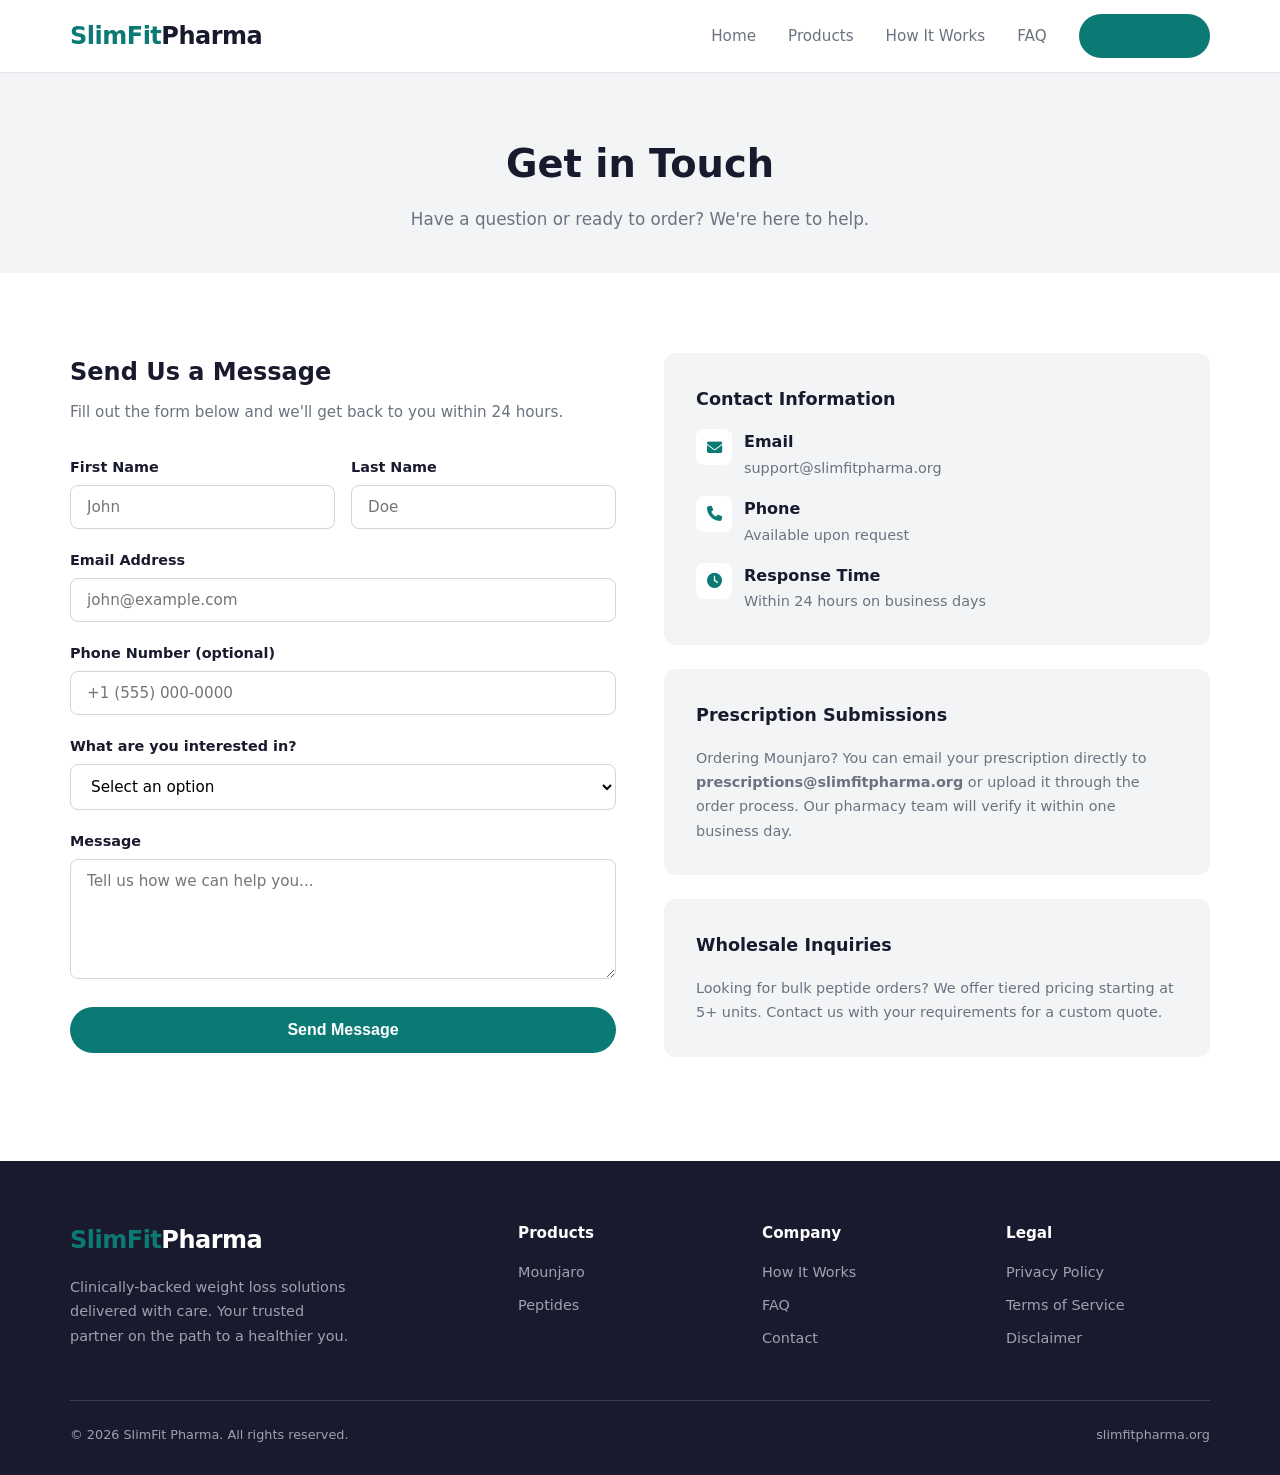
==== contact.html @ a2b5d9c8 "Initial commit: SlimFit Pharma website Complete weight loss pharmacy site with Mounjaro (center stag" ====
<!DOCTYPE html>
<html lang="en">
<head>
  <meta charset="UTF-8">
  <meta name="viewport" content="width=device-width, initial-scale=1.0">
  <title>Contact Us - SlimFit Pharma</title>
  <meta name="description" content="Get in touch with SlimFit Pharma. Questions about Mounjaro, peptides, or orders? We're here to help.">
  <link rel="stylesheet" href="https://cdnjs.cloudflare.com/ajax/libs/font-awesome/6.5.1/css/all.min.css">
  <link rel="stylesheet" href="css/style.css">
</head>
<body>

  <!-- HEADER -->
  <header>
    <nav class="nav container">
      <a href="index.html" class="logo">SlimFit<span>Pharma</span></a>
      <ul class="nav-links">
        <li><a href="index.html">Home</a></li>
        <li><a href="products.html">Products</a></li>
        <li><a href="how-it-works.html">How It Works</a></li>
        <li><a href="faq.html">FAQ</a></li>
        <li><a href="contact.html" class="btn btn-primary nav-cta active">Get Started</a></li>
      </ul>
      <button class="hamburger" aria-label="Toggle menu">
        <span></span><span></span><span></span>
      </button>
    </nav>
  </header>

  <!-- PAGE HEADER -->
  <div class="page-header">
    <div class="container">
      <h1>Get in Touch</h1>
      <p>Have a question or ready to order? We're here to help.</p>
    </div>
  </div>

  <!-- CONTACT SECTION -->
  <section>
    <div class="container">
      <div class="contact-grid">

        <!-- FORM -->
        <div>
          <h2 style="font-size: 1.5rem; font-weight: 700; margin-bottom: 8px;">Send Us a Message</h2>
          <p style="color: var(--gray); margin-bottom: 32px; font-size: 0.95rem;">Fill out the form below and we'll get back to you within 24 hours.</p>

          <form action="#" method="POST">
            <div style="display: grid; grid-template-columns: 1fr 1fr; gap: 16px;">
              <div class="form-group">
                <label for="firstName">First Name</label>
                <input type="text" id="firstName" name="firstName" placeholder="John" required>
              </div>
              <div class="form-group">
                <label for="lastName">Last Name</label>
                <input type="text" id="lastName" name="lastName" placeholder="Doe" required>
              </div>
            </div>
            <div class="form-group">
              <label for="email">Email Address</label>
              <input type="email" id="email" name="email" placeholder="john@example.com" required>
            </div>
            <div class="form-group">
              <label for="phone">Phone Number (optional)</label>
              <input type="tel" id="phone" name="phone" placeholder="+1 (555) 000-0000">
            </div>
            <div class="form-group">
              <label for="interest">What are you interested in?</label>
              <select id="interest" name="interest" required>
                <option value="" disabled selected>Select an option</option>
                <option value="mounjaro">Mounjaro</option>
                <option value="peptides">Research Peptides</option>
                <option value="both">Both</option>
                <option value="bulk">Bulk / Wholesale Order</option>
                <option value="other">Other / General Question</option>
              </select>
            </div>
            <div class="form-group">
              <label for="message">Message</label>
              <textarea id="message" name="message" placeholder="Tell us how we can help you..." required></textarea>
            </div>
            <button type="submit" class="btn btn-primary" style="width: 100%;">Send Message</button>
          </form>
        </div>

        <!-- CONTACT INFO -->
        <div>
          <div class="contact-info-card">
            <h3>Contact Information</h3>
            <div class="contact-info-item">
              <div class="contact-info-icon"><i class="fa-solid fa-envelope"></i></div>
              <div>
                <strong>Email</strong>
                <p>support@slimfitpharma.org</p>
              </div>
            </div>
            <div class="contact-info-item">
              <div class="contact-info-icon"><i class="fa-solid fa-phone"></i></div>
              <div>
                <strong>Phone</strong>
                <p>Available upon request</p>
              </div>
            </div>
            <div class="contact-info-item">
              <div class="contact-info-icon"><i class="fa-solid fa-clock"></i></div>
              <div>
                <strong>Response Time</strong>
                <p>Within 24 hours on business days</p>
              </div>
            </div>
          </div>

          <div class="contact-info-card">
            <h3>Prescription Submissions</h3>
            <p style="font-size: 0.9rem; color: var(--gray); line-height: 1.7;">
              Ordering Mounjaro? You can email your prescription directly to <strong>prescriptions@slimfitpharma.org</strong> or upload it through the order process. Our pharmacy team will verify it within one business day.
            </p>
          </div>

          <div class="contact-info-card">
            <h3>Wholesale Inquiries</h3>
            <p style="font-size: 0.9rem; color: var(--gray); line-height: 1.7;">
              Looking for bulk peptide orders? We offer tiered pricing starting at 5+ units. Contact us with your requirements for a custom quote.
            </p>
          </div>
        </div>

      </div>
    </div>
  </section>

  <!-- FOOTER -->
  <footer>
    <div class="container">
      <div class="footer-grid">
        <div class="footer-brand">
          <div class="logo">SlimFit<span>Pharma</span></div>
          <p>Clinically-backed weight loss solutions delivered with care. Your trusted partner on the path to a healthier you.</p>
        </div>
        <div class="footer-col">
          <h4>Products</h4>
          <a href="products.html">Mounjaro</a>
          <a href="products.html">Peptides</a>
        </div>
        <div class="footer-col">
          <h4>Company</h4>
          <a href="how-it-works.html">How It Works</a>
          <a href="faq.html">FAQ</a>
          <a href="contact.html">Contact</a>
        </div>
        <div class="footer-col">
          <h4>Legal</h4>
          <a href="#">Privacy Policy</a>
          <a href="#">Terms of Service</a>
          <a href="#">Disclaimer</a>
        </div>
      </div>
      <div class="footer-bottom">
        <span>&copy; 2026 SlimFit Pharma. All rights reserved.</span>
        <span>slimfitpharma.org</span>
      </div>
    </div>
  </footer>

  <script src="js/main.js"></script>
</body>
</html>
---- css/style.css ----
/* ===== RESET & BASE ===== */
*, *::before, *::after { box-sizing: border-box; margin: 0; padding: 0; }

:root {
  --primary: #0B7A75;
  --primary-dark: #065A56;
  --accent: #F4A261;
  --dark: #1A1A2E;
  --gray: #6B7280;
  --light-gray: #F3F4F6;
  --white: #FFFFFF;
  --radius: 12px;
  --shadow: 0 2px 16px rgba(0,0,0,0.08);
  --max-width: 1140px;
}

html { scroll-behavior: smooth; }

body {
  font-family: 'Segoe UI', system-ui, -apple-system, sans-serif;
  color: var(--dark);
  line-height: 1.6;
  background: var(--white);
}

a { text-decoration: none; color: inherit; }
ul { list-style: none; }
img { max-width: 100%; display: block; }

.container {
  width: 90%;
  max-width: var(--max-width);
  margin: 0 auto;
}

/* ===== BUTTONS ===== */
.btn {
  display: inline-block;
  padding: 14px 32px;
  border-radius: 50px;
  font-weight: 600;
  font-size: 1rem;
  cursor: pointer;
  transition: all 0.3s ease;
  border: none;
}

.btn-primary {
  background: var(--primary);
  color: var(--white);
}
.btn-primary:hover { background: var(--primary-dark); transform: translateY(-2px); }

.btn-secondary {
  background: transparent;
  color: var(--primary);
  border: 2px solid var(--primary);
}
.btn-secondary:hover { background: var(--primary); color: var(--white); }

.btn-accent {
  background: var(--accent);
  color: var(--dark);
}
.btn-accent:hover { background: #e8943a; transform: translateY(-2px); }

/* ===== HEADER / NAV ===== */
header {
  position: sticky;
  top: 0;
  background: var(--white);
  border-bottom: 1px solid #e5e7eb;
  z-index: 1000;
  padding: 0 0;
}

.nav {
  display: flex;
  align-items: center;
  justify-content: space-between;
  height: 72px;
}

.logo {
  font-size: 1.5rem;
  font-weight: 800;
  color: var(--primary);
  letter-spacing: -0.5px;
}
.logo span { color: var(--dark); }

.nav-links {
  display: flex;
  align-items: center;
  gap: 32px;
}

.nav-links a {
  font-size: 0.95rem;
  font-weight: 500;
  color: var(--gray);
  transition: color 0.2s;
}
.nav-links a:hover,
.nav-links a.active { color: var(--primary); }

.nav-cta {
  padding: 10px 24px !important;
  font-size: 0.9rem !important;
}

.hamburger {
  display: none;
  flex-direction: column;
  gap: 5px;
  cursor: pointer;
  background: none;
  border: none;
  padding: 4px;
}
.hamburger span {
  width: 24px;
  height: 2.5px;
  background: var(--dark);
  border-radius: 2px;
  transition: all 0.3s;
}

/* ===== HERO ===== */
.hero {
  padding: 80px 0 60px;
  background: linear-gradient(135deg, #f0fdfa 0%, #e0f7f5 50%, #fef3e2 100%);
}

.hero-content {
  display: grid;
  grid-template-columns: 1fr 1fr;
  gap: 60px;
  align-items: center;
}

.hero-badge {
  display: inline-block;
  background: var(--primary);
  color: var(--white);
  padding: 6px 16px;
  border-radius: 50px;
  font-size: 0.8rem;
  font-weight: 600;
  margin-bottom: 20px;
  letter-spacing: 0.5px;
}

.hero h1 {
  font-size: 3rem;
  font-weight: 800;
  line-height: 1.15;
  margin-bottom: 20px;
  color: var(--dark);
}

.hero h1 em {
  color: var(--primary);
  font-style: normal;
}

.hero p {
  font-size: 1.15rem;
  color: var(--gray);
  margin-bottom: 32px;
  max-width: 480px;
}

.hero-buttons { display: flex; gap: 16px; flex-wrap: wrap; }

.hero-visual {
  display: flex;
  align-items: center;
  justify-content: center;
}

.hero-img {
  width: 100%;
  max-width: 440px;
  border-radius: 24px;
  object-fit: contain;
  filter: drop-shadow(0 8px 24px rgba(0,0,0,0.15));
}

/* ===== SECTIONS ===== */
section { padding: 80px 0; }

.section-label {
  font-size: 0.8rem;
  font-weight: 700;
  text-transform: uppercase;
  letter-spacing: 2px;
  color: var(--primary);
  margin-bottom: 12px;
}

.section-title {
  font-size: 2.2rem;
  font-weight: 800;
  margin-bottom: 16px;
  color: var(--dark);
}

.section-subtitle {
  font-size: 1.05rem;
  color: var(--gray);
  max-width: 600px;
  margin-bottom: 48px;
}

.text-center { text-align: center; }
.text-center .section-subtitle { margin-left: auto; margin-right: auto; }

/* ===== TRUST BAR ===== */
.trust-bar {
  padding: 40px 0;
  background: var(--white);
  border-bottom: 1px solid #e5e7eb;
}

.trust-items {
  display: flex;
  justify-content: center;
  gap: 48px;
  flex-wrap: wrap;
}

.trust-item {
  text-align: center;
  display: flex;
  align-items: center;
  gap: 12px;
}

.trust-icon {
  width: 44px;
  height: 44px;
  background: var(--light-gray);
  border-radius: 50%;
  display: flex;
  align-items: center;
  justify-content: center;
  font-size: 1.1rem;
  flex-shrink: 0;
  color: var(--primary);
}

.trust-text {
  text-align: left;
}

.trust-text strong {
  display: block;
  font-size: 0.95rem;
  color: var(--dark);
}

.trust-text span {
  font-size: 0.8rem;
  color: var(--gray);
}

/* ===== CARDS GRID ===== */
.card-grid {
  display: grid;
  grid-template-columns: repeat(auto-fit, minmax(300px, 1fr));
  gap: 24px;
}

.card {
  background: var(--white);
  border: 1px solid #e5e7eb;
  border-radius: var(--radius);
  padding: 32px;
  transition: all 0.3s ease;
}
.card:hover { box-shadow: var(--shadow); transform: translateY(-4px); }

.card-icon {
  width: 56px;
  height: 56px;
  background: #e0f7f5;
  border-radius: 12px;
  display: flex;
  align-items: center;
  justify-content: center;
  font-size: 1.3rem;
  margin-bottom: 20px;
  color: var(--primary);
}

.card h3 {
  font-size: 1.2rem;
  font-weight: 700;
  margin-bottom: 10px;
}

.card p {
  font-size: 0.95rem;
  color: var(--gray);
  line-height: 1.7;
}

/* ===== PRODUCT CARDS ===== */
.product-card {
  background: var(--white);
  border: 1px solid #e5e7eb;
  border-radius: var(--radius);
  overflow: hidden;
  transition: all 0.3s ease;
}
.product-card:hover { box-shadow: var(--shadow); transform: translateY(-4px); }

.product-image {
  height: 220px;
  display: flex;
  align-items: center;
  justify-content: center;
  font-weight: 600;
  font-size: 1rem;
  color: var(--white);
  overflow: hidden;
}

.product-img {
  max-height: 100%;
  max-width: 80%;
  object-fit: contain;
}

.product-image.mounjaro-bg {
  background: linear-gradient(135deg, #0B7A75, #0ea5a0);
}
.product-image.peptide-bg {
  background: linear-gradient(135deg, #4338ca, #6366f1);
}

.product-body {
  padding: 24px;
}

.product-tag {
  display: inline-block;
  padding: 4px 12px;
  border-radius: 50px;
  font-size: 0.75rem;
  font-weight: 600;
  margin-bottom: 12px;
}

.tag-featured {
  background: #d1fae5;
  color: #065f46;
}
.tag-popular {
  background: #e0e7ff;
  color: #3730a3;
}

.product-body h3 {
  font-size: 1.15rem;
  font-weight: 700;
  margin-bottom: 8px;
}

.product-body p {
  font-size: 0.9rem;
  color: var(--gray);
  margin-bottom: 16px;
  line-height: 1.6;
}

.product-meta {
  display: flex;
  align-items: center;
  justify-content: space-between;
  padding-top: 16px;
  border-top: 1px solid #e5e7eb;
}

.product-price {
  font-size: 1.3rem;
  font-weight: 800;
  color: var(--primary);
}

.product-price span {
  font-size: 0.8rem;
  font-weight: 400;
  color: var(--gray);
}

.btn-sm {
  padding: 10px 20px;
  font-size: 0.85rem;
}

/* ===== STEPS ===== */
.steps {
  display: grid;
  grid-template-columns: repeat(auto-fit, minmax(240px, 1fr));
  gap: 32px;
  counter-reset: step;
}

.step {
  text-align: center;
  padding: 32px 24px;
  position: relative;
}

.step-number {
  width: 52px;
  height: 52px;
  background: var(--primary);
  color: var(--white);
  border-radius: 50%;
  display: flex;
  align-items: center;
  justify-content: center;
  font-size: 1.3rem;
  font-weight: 800;
  margin: 0 auto 20px;
}

.step h3 {
  font-size: 1.1rem;
  font-weight: 700;
  margin-bottom: 8px;
}

.step p {
  font-size: 0.9rem;
  color: var(--gray);
}

/* ===== FAQ ACCORDION ===== */
.faq-list {
  max-width: 720px;
  margin: 0 auto;
}

.faq-item {
  border-bottom: 1px solid #e5e7eb;
}

.faq-question {
  width: 100%;
  background: none;
  border: none;
  padding: 20px 0;
  text-align: left;
  font-size: 1.05rem;
  font-weight: 600;
  color: var(--dark);
  cursor: pointer;
  display: flex;
  justify-content: space-between;
  align-items: center;
  gap: 16px;
  font-family: inherit;
}

.faq-question::after {
  content: '+';
  font-size: 1.4rem;
  color: var(--primary);
  font-weight: 300;
  flex-shrink: 0;
  transition: transform 0.3s;
}

.faq-item.open .faq-question::after {
  content: '-';
}

.faq-answer {
  max-height: 0;
  overflow: hidden;
  transition: max-height 0.3s ease;
}

.faq-answer p {
  padding: 0 0 20px;
  font-size: 0.95rem;
  color: var(--gray);
  line-height: 1.7;
}

/* ===== CTA SECTION ===== */
.cta-section {
  background: linear-gradient(135deg, var(--primary), #0ea5a0);
  color: var(--white);
  text-align: center;
  border-radius: var(--radius);
  padding: 60px 40px;
  margin: 0 auto;
  max-width: var(--max-width);
}

.cta-section h2 {
  font-size: 2rem;
  font-weight: 800;
  margin-bottom: 16px;
}

.cta-section p {
  font-size: 1.05rem;
  opacity: 0.9;
  margin-bottom: 32px;
  max-width: 500px;
  margin-left: auto;
  margin-right: auto;
}

/* ===== CONTACT FORM ===== */
.contact-grid {
  display: grid;
  grid-template-columns: 1fr 1fr;
  gap: 48px;
  align-items: start;
}

.form-group {
  margin-bottom: 20px;
}

.form-group label {
  display: block;
  font-size: 0.9rem;
  font-weight: 600;
  margin-bottom: 6px;
  color: var(--dark);
}

.form-group input,
.form-group select,
.form-group textarea {
  width: 100%;
  padding: 12px 16px;
  border: 1px solid #d1d5db;
  border-radius: 8px;
  font-size: 0.95rem;
  font-family: inherit;
  transition: border-color 0.2s;
  background: var(--white);
}

.form-group input:focus,
.form-group select:focus,
.form-group textarea:focus {
  outline: none;
  border-color: var(--primary);
}

.form-group textarea { resize: vertical; min-height: 120px; }

.contact-info-card {
  background: var(--light-gray);
  border-radius: var(--radius);
  padding: 32px;
  margin-bottom: 24px;
}

.contact-info-card h3 {
  font-size: 1.1rem;
  font-weight: 700;
  margin-bottom: 16px;
}

.contact-info-item {
  display: flex;
  align-items: flex-start;
  gap: 12px;
  margin-bottom: 16px;
}

.contact-info-item:last-child { margin-bottom: 0; }

.contact-info-icon {
  width: 36px;
  height: 36px;
  background: var(--white);
  border-radius: 8px;
  display: flex;
  align-items: center;
  justify-content: center;
  flex-shrink: 0;
  color: var(--primary);
  font-size: 0.95rem;
}

.contact-info-item p {
  font-size: 0.9rem;
  color: var(--gray);
}
.contact-info-item strong {
  color: var(--dark);
  display: block;
  margin-bottom: 2px;
}

/* ===== FOOTER ===== */
footer {
  background: var(--dark);
  color: #9ca3af;
  padding: 60px 0 30px;
}

.footer-grid {
  display: grid;
  grid-template-columns: 2fr 1fr 1fr 1fr;
  gap: 40px;
  margin-bottom: 40px;
}

.footer-brand .logo { margin-bottom: 16px; }
.footer-brand .logo span { color: var(--white); }

.footer-brand p {
  font-size: 0.9rem;
  line-height: 1.7;
  max-width: 280px;
}

.footer-col h4 {
  color: var(--white);
  font-size: 0.95rem;
  font-weight: 700;
  margin-bottom: 16px;
}

.footer-col a {
  display: block;
  font-size: 0.9rem;
  margin-bottom: 10px;
  transition: color 0.2s;
}
.footer-col a:hover { color: var(--white); }

.footer-bottom {
  border-top: 1px solid #374151;
  padding-top: 24px;
  display: flex;
  justify-content: space-between;
  font-size: 0.8rem;
  flex-wrap: wrap;
  gap: 12px;
}

.footer-bottom a { transition: color 0.2s; }
.footer-bottom a:hover { color: var(--white); }

/* ===== PAGE HEADER ===== */
.page-header {
  padding: 60px 0 40px;
  background: var(--light-gray);
  text-align: center;
}

.page-header h1 {
  font-size: 2.4rem;
  font-weight: 800;
  margin-bottom: 12px;
}

.page-header p {
  font-size: 1.05rem;
  color: var(--gray);
  max-width: 520px;
  margin: 0 auto;
}

/* ===== RESPONSIVE ===== */
@media (max-width: 768px) {
  .hamburger { display: flex; }

  .nav-links {
    display: none;
    position: absolute;
    top: 72px;
    left: 0;
    right: 0;
    background: var(--white);
    flex-direction: column;
    padding: 24px;
    gap: 20px;
    border-bottom: 1px solid #e5e7eb;
    box-shadow: 0 8px 24px rgba(0,0,0,0.1);
  }

  .nav-links.open { display: flex; }

  .hero-content {
    grid-template-columns: 1fr;
    gap: 40px;
    text-align: center;
  }

  .hero h1 { font-size: 2.2rem; }
  .hero p { margin: 0 auto 32px; }
  .hero-buttons { justify-content: center; }
  .hero-visual { order: -1; }
  .hero-img { max-width: 300px; }

  .section-title { font-size: 1.8rem; }

  .trust-items { gap: 24px; }

  .footer-grid {
    grid-template-columns: 1fr 1fr;
    gap: 32px;
  }

  .contact-grid { grid-template-columns: 1fr; }

  .footer-bottom { flex-direction: column; text-align: center; }

  .cta-section { margin: 0 16px; padding: 40px 24px; }
}

@media (max-width: 480px) {
  .hero h1 { font-size: 1.8rem; }
  .trust-items { flex-direction: column; align-items: center; }
  .footer-grid { grid-template-columns: 1fr; }
  .hero-buttons { flex-direction: column; align-items: center; }
}
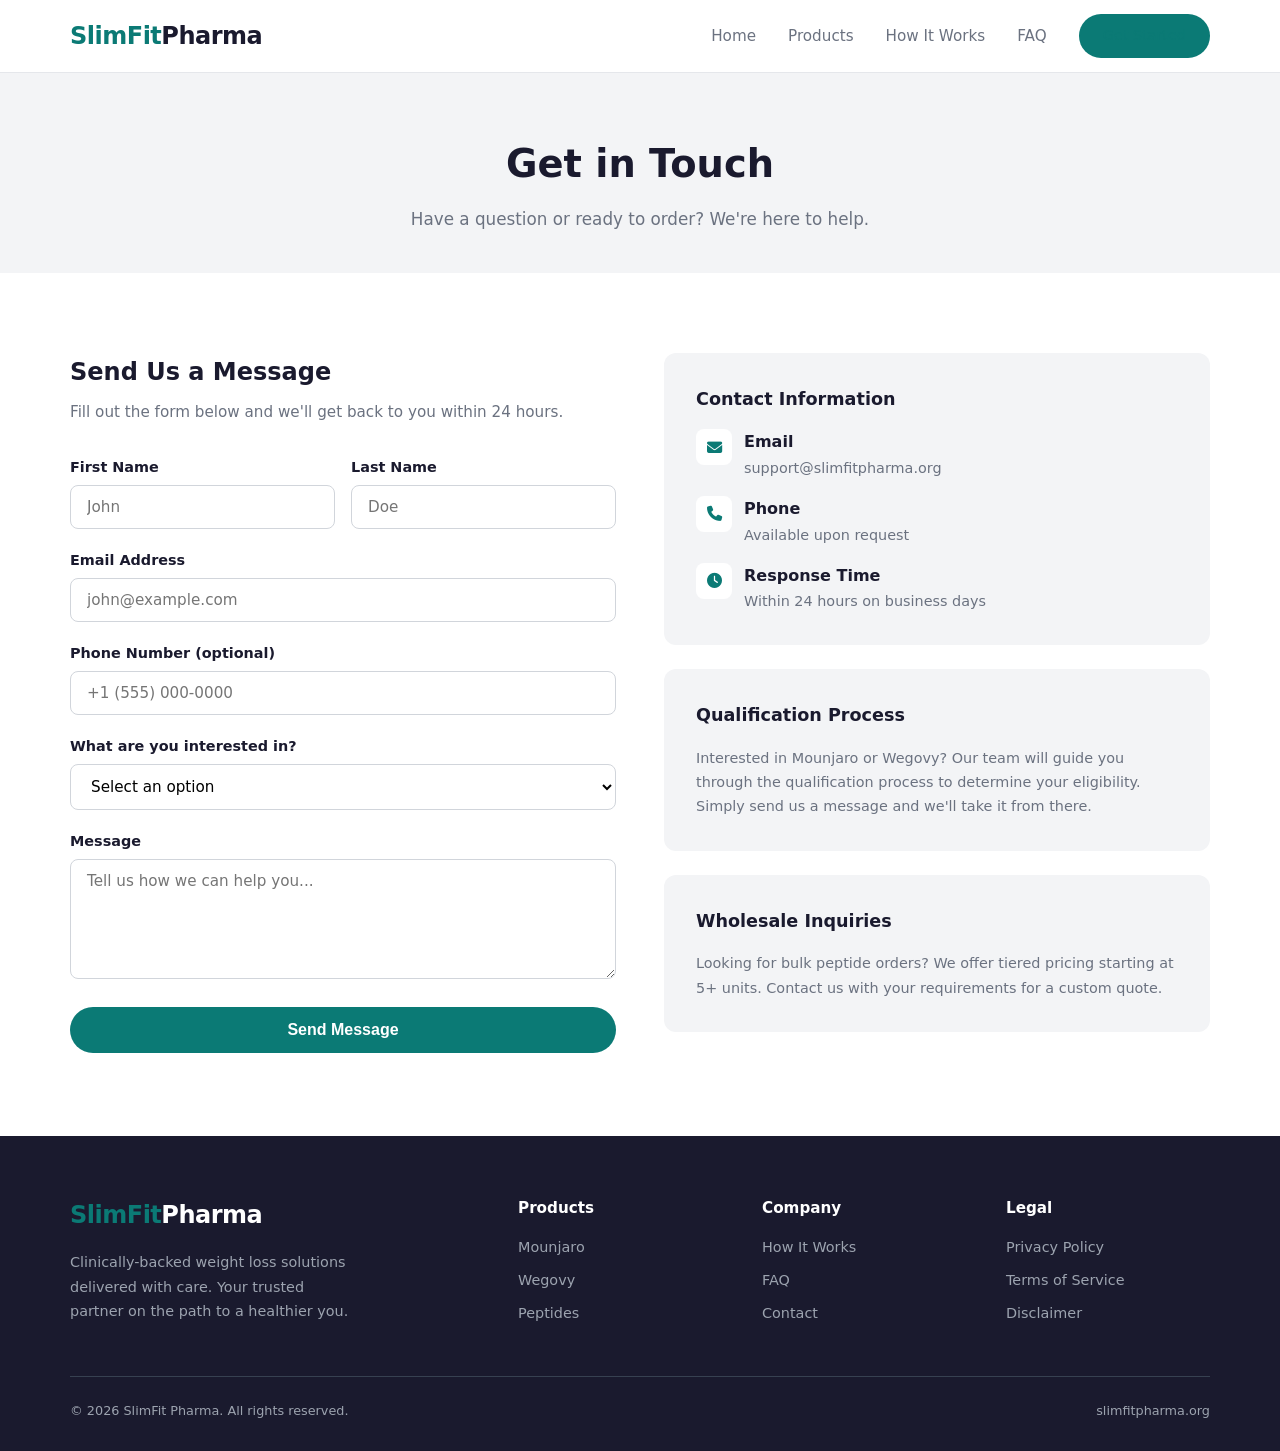
==== commit 724f71b5: "Remove prices, add Wegovy, worldwide shipping, contact-first flow - All prices removed from product " ====
--- a/contact.html
+++ b/contact.html
@@ -69,8 +69,9 @@
               <select id="interest" name="interest" required>
                 <option value="" disabled selected>Select an option</option>
                 <option value="mounjaro">Mounjaro</option>
+                <option value="wegovy">Wegovy</option>
                 <option value="peptides">Research Peptides</option>
-                <option value="both">Both</option>
+                <option value="multiple">Multiple Products</option>
                 <option value="bulk">Bulk / Wholesale Order</option>
                 <option value="other">Other / General Question</option>
               </select>
@@ -111,9 +112,9 @@
           </div>
 
           <div class="contact-info-card">
-            <h3>Prescription Submissions</h3>
+            <h3>Qualification Process</h3>
             <p style="font-size: 0.9rem; color: var(--gray); line-height: 1.7;">
-              Ordering Mounjaro? You can email your prescription directly to <strong>prescriptions@slimfitpharma.org</strong> or upload it through the order process. Our pharmacy team will verify it within one business day.
+              Interested in Mounjaro or Wegovy? Our team will guide you through the qualification process to determine your eligibility. Simply send us a message and we'll take it from there.
             </p>
           </div>
 
@@ -140,6 +141,7 @@
         <div class="footer-col">
           <h4>Products</h4>
           <a href="products.html">Mounjaro</a>
+          <a href="products.html">Wegovy</a>
           <a href="products.html">Peptides</a>
         </div>
         <div class="footer-col">
--- a/css/style.css
+++ b/css/style.css
@@ -378,7 +378,7 @@
 .product-meta {
   display: flex;
   align-items: center;
-  justify-content: space-between;
+  justify-content: flex-end;
   padding-top: 16px;
   border-top: 1px solid #e5e7eb;
 }
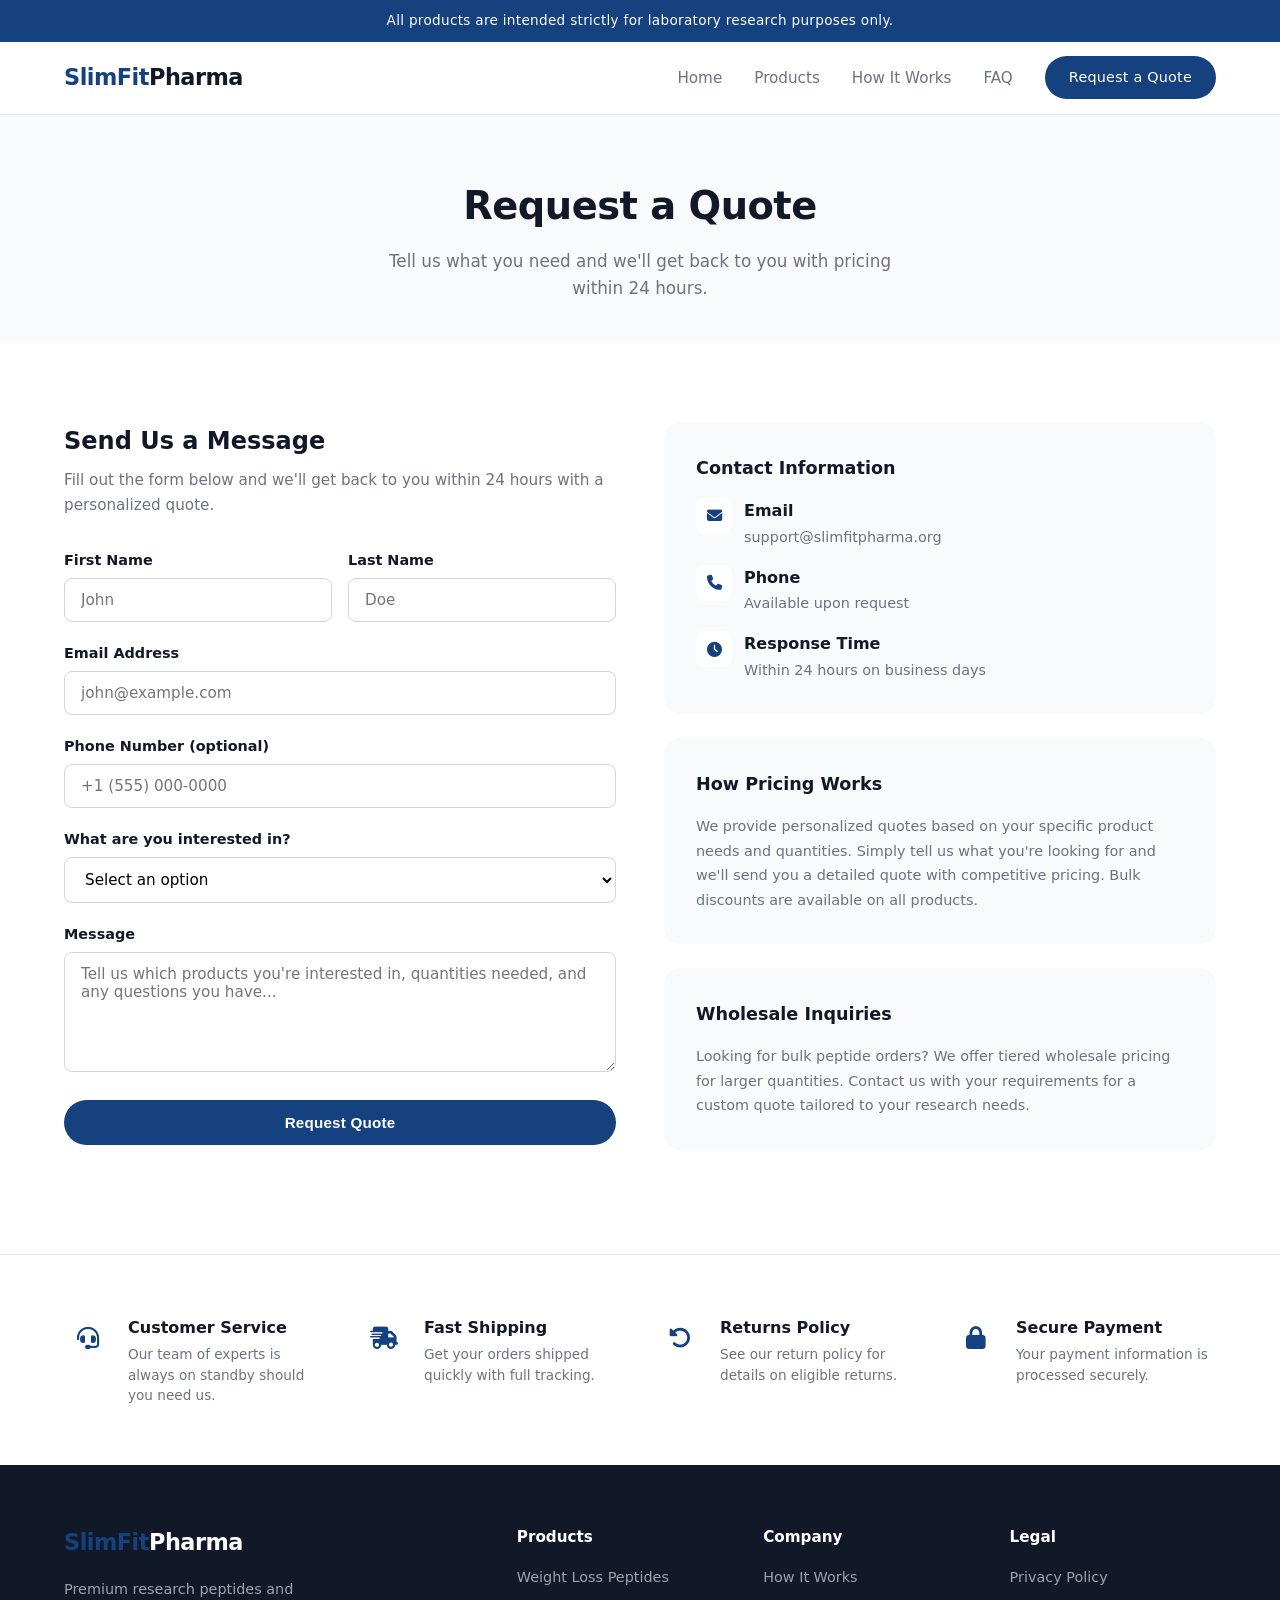
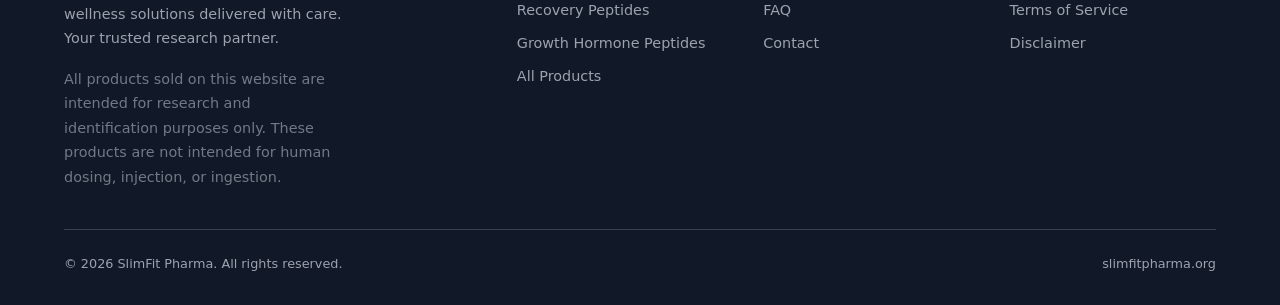
==== commit 9f4cdaf3: "Redesign site to match bulkpeptidesupply.com style, remove all Mounjaro/Wegovy mentions - Restyle wi" ====
--- a/contact.html
+++ b/contact.html
@@ -3,12 +3,17 @@
 <head>
   <meta charset="UTF-8">
   <meta name="viewport" content="width=device-width, initial-scale=1.0">
-  <title>Contact Us - SlimFit Pharma</title>
-  <meta name="description" content="Get in touch with SlimFit Pharma. Questions about Mounjaro, peptides, or orders? We're here to help.">
+  <title>Request a Quote - SlimFit Pharma</title>
+  <meta name="description" content="Get in touch with SlimFit Pharma. Request a quote for research peptides and wellness solutions.">
   <link rel="stylesheet" href="https://cdnjs.cloudflare.com/ajax/libs/font-awesome/6.5.1/css/all.min.css">
   <link rel="stylesheet" href="css/style.css">
 </head>
 <body>
+
+  <!-- ANNOUNCEMENT BAR -->
+  <div class="announcement-bar">
+    <span>All products are intended strictly for laboratory research purposes only.</span>
+  </div>
 
   <!-- HEADER -->
   <header>
@@ -19,7 +24,7 @@
         <li><a href="products.html">Products</a></li>
         <li><a href="how-it-works.html">How It Works</a></li>
         <li><a href="faq.html">FAQ</a></li>
-        <li><a href="contact.html" class="btn btn-primary nav-cta active">Get Started</a></li>
+        <li><a href="contact.html" class="btn btn-primary nav-cta active">Request a Quote</a></li>
       </ul>
       <button class="hamburger" aria-label="Toggle menu">
         <span></span><span></span><span></span>
@@ -30,8 +35,8 @@
   <!-- PAGE HEADER -->
   <div class="page-header">
     <div class="container">
-      <h1>Get in Touch</h1>
-      <p>Have a question or ready to order? We're here to help.</p>
+      <h1>Request a Quote</h1>
+      <p>Tell us what you need and we'll get back to you with pricing within 24 hours.</p>
     </div>
   </div>
 
@@ -43,7 +48,7 @@
         <!-- FORM -->
         <div>
           <h2 style="font-size: 1.5rem; font-weight: 700; margin-bottom: 8px;">Send Us a Message</h2>
-          <p style="color: var(--gray); margin-bottom: 32px; font-size: 0.95rem;">Fill out the form below and we'll get back to you within 24 hours.</p>
+          <p style="color: var(--gray); margin-bottom: 32px; font-size: 0.95rem;">Fill out the form below and we'll get back to you within 24 hours with a personalized quote.</p>
 
           <form action="#" method="POST">
             <div style="display: grid; grid-template-columns: 1fr 1fr; gap: 16px;">
@@ -68,9 +73,11 @@
               <label for="interest">What are you interested in?</label>
               <select id="interest" name="interest" required>
                 <option value="" disabled selected>Select an option</option>
-                <option value="mounjaro">Mounjaro</option>
-                <option value="wegovy">Wegovy</option>
-                <option value="peptides">Research Peptides</option>
+                <option value="weight-loss-peptides">Weight Loss Peptides</option>
+                <option value="recovery-peptides">Recovery & Healing Peptides</option>
+                <option value="growth-hormone-peptides">Growth Hormone Peptides</option>
+                <option value="neuropeptides">Neuropeptides & Nootropics</option>
+                <option value="anti-aging">Anti-Aging & Wellness</option>
                 <option value="multiple">Multiple Products</option>
                 <option value="bulk">Bulk / Wholesale Order</option>
                 <option value="other">Other / General Question</option>
@@ -78,9 +85,9 @@
             </div>
             <div class="form-group">
               <label for="message">Message</label>
-              <textarea id="message" name="message" placeholder="Tell us how we can help you..." required></textarea>
-            </div>
-            <button type="submit" class="btn btn-primary" style="width: 100%;">Send Message</button>
+              <textarea id="message" name="message" placeholder="Tell us which products you're interested in, quantities needed, and any questions you have..." required></textarea>
+            </div>
+            <button type="submit" class="btn btn-primary" style="width: 100%;">Request Quote</button>
           </form>
         </div>
 
@@ -112,16 +119,16 @@
           </div>
 
           <div class="contact-info-card">
-            <h3>Qualification Process</h3>
+            <h3>How Pricing Works</h3>
             <p style="font-size: 0.9rem; color: var(--gray); line-height: 1.7;">
-              Interested in Mounjaro or Wegovy? Our team will guide you through the qualification process to determine your eligibility. Simply send us a message and we'll take it from there.
+              We provide personalized quotes based on your specific product needs and quantities. Simply tell us what you're looking for and we'll send you a detailed quote with competitive pricing. Bulk discounts are available on all products.
             </p>
           </div>
 
           <div class="contact-info-card">
             <h3>Wholesale Inquiries</h3>
             <p style="font-size: 0.9rem; color: var(--gray); line-height: 1.7;">
-              Looking for bulk peptide orders? We offer tiered pricing starting at 5+ units. Contact us with your requirements for a custom quote.
+              Looking for bulk peptide orders? We offer tiered wholesale pricing for larger quantities. Contact us with your requirements for a custom quote tailored to your research needs.
             </p>
           </div>
         </div>
@@ -129,6 +136,42 @@
       </div>
     </div>
   </section>
+
+  <!-- ICON BOX BAR -->
+  <div class="icon-box-bar">
+    <div class="container">
+      <div class="icon-box-grid">
+        <div class="icon-box">
+          <div class="icon-box-icon"><i class="fa-solid fa-headset"></i></div>
+          <div>
+            <h4>Customer Service</h4>
+            <p>Our team of experts is always on standby should you need us.</p>
+          </div>
+        </div>
+        <div class="icon-box">
+          <div class="icon-box-icon"><i class="fa-solid fa-truck-fast"></i></div>
+          <div>
+            <h4>Fast Shipping</h4>
+            <p>Get your orders shipped quickly with full tracking.</p>
+          </div>
+        </div>
+        <div class="icon-box">
+          <div class="icon-box-icon"><i class="fa-solid fa-rotate-left"></i></div>
+          <div>
+            <h4>Returns Policy</h4>
+            <p>See our return policy for details on eligible returns.</p>
+          </div>
+        </div>
+        <div class="icon-box">
+          <div class="icon-box-icon"><i class="fa-solid fa-lock"></i></div>
+          <div>
+            <h4>Secure Payment</h4>
+            <p>Your payment information is processed securely.</p>
+          </div>
+        </div>
+      </div>
+    </div>
+  </div>
 
   <!-- FOOTER -->
   <footer>
@@ -136,13 +179,15 @@
       <div class="footer-grid">
         <div class="footer-brand">
           <div class="logo">SlimFit<span>Pharma</span></div>
-          <p>Clinically-backed weight loss solutions delivered with care. Your trusted partner on the path to a healthier you.</p>
+          <p>Premium research peptides and wellness solutions delivered with care. Your trusted research partner.</p>
+          <p class="footer-disclaimer">All products sold on this website are intended for research and identification purposes only. These products are not intended for human dosing, injection, or ingestion.</p>
         </div>
         <div class="footer-col">
           <h4>Products</h4>
-          <a href="products.html">Mounjaro</a>
-          <a href="products.html">Wegovy</a>
-          <a href="products.html">Peptides</a>
+          <a href="products.html">Weight Loss Peptides</a>
+          <a href="products.html">Recovery Peptides</a>
+          <a href="products.html">Growth Hormone Peptides</a>
+          <a href="products.html">All Products</a>
         </div>
         <div class="footer-col">
           <h4>Company</h4>
--- a/css/style.css
+++ b/css/style.css
@@ -1,23 +1,27 @@
 /* ===== RESET & BASE ===== */
 *, *::before, *::after { box-sizing: border-box; margin: 0; padding: 0; }
 
+@import url('https://fonts.googleapis.com/css2?family=Inter:wght@300;400;500;600;700;800;900&display=swap');
+
 :root {
-  --primary: #0B7A75;
-  --primary-dark: #065A56;
-  --accent: #F4A261;
-  --dark: #1A1A2E;
+  --primary: #15427e;
+  --primary-dark: #0e2f5a;
+  --primary-light: #1a5298;
+  --accent: #f3f4f6;
+  --dark: #111827;
   --gray: #6B7280;
-  --light-gray: #F3F4F6;
+  --light-gray: #F9FAFB;
+  --border: #e5e7eb;
   --white: #FFFFFF;
-  --radius: 12px;
-  --shadow: 0 2px 16px rgba(0,0,0,0.08);
-  --max-width: 1140px;
+  --radius: 16px;
+  --shadow: 0 4px 24px rgba(0,0,0,0.08);
+  --max-width: 1200px;
 }
 
 html { scroll-behavior: smooth; }
 
 body {
-  font-family: 'Segoe UI', system-ui, -apple-system, sans-serif;
+  font-family: 'Inter', system-ui, -apple-system, sans-serif;
   color: var(--dark);
   line-height: 1.6;
   background: var(--white);
@@ -31,6 +35,24 @@
   width: 90%;
   max-width: var(--max-width);
   margin: 0 auto;
+}
+
+/* ===== ANNOUNCEMENT BAR ===== */
+.announcement-bar {
+  background: var(--primary);
+  color: var(--white);
+  text-align: center;
+  padding: 10px 0;
+  font-size: 0.85rem;
+  font-weight: 500;
+  letter-spacing: 0.3px;
+}
+
+.announcement-bar a {
+  color: var(--white);
+  text-decoration: underline;
+  margin-left: 8px;
+  font-weight: 600;
 }
 
 /* ===== BUTTONS ===== */
@@ -39,10 +61,11 @@
   padding: 14px 32px;
   border-radius: 50px;
   font-weight: 600;
-  font-size: 1rem;
+  font-size: 0.95rem;
   cursor: pointer;
   transition: all 0.3s ease;
   border: none;
+  letter-spacing: 0.2px;
 }
 
 .btn-primary {
@@ -50,6 +73,12 @@
   color: var(--white);
 }
 .btn-primary:hover { background: var(--primary-dark); transform: translateY(-2px); }
+
+.btn-white {
+  background: var(--white);
+  color: var(--dark);
+}
+.btn-white:hover { background: #f3f4f6; transform: translateY(-2px); }
 
 .btn-secondary {
   background: transparent;
@@ -59,19 +88,25 @@
 .btn-secondary:hover { background: var(--primary); color: var(--white); }
 
 .btn-accent {
-  background: var(--accent);
+  background: var(--white);
   color: var(--dark);
 }
-.btn-accent:hover { background: #e8943a; transform: translateY(-2px); }
+.btn-accent:hover { background: #f3f4f6; transform: translateY(-2px); }
+
+.btn-outline-white {
+  background: transparent;
+  color: var(--white);
+  border: 2px solid var(--white);
+}
+.btn-outline-white:hover { background: var(--white); color: var(--dark); }
 
 /* ===== HEADER / NAV ===== */
 header {
   position: sticky;
   top: 0;
   background: var(--white);
-  border-bottom: 1px solid #e5e7eb;
+  border-bottom: 1px solid var(--border);
   z-index: 1000;
-  padding: 0 0;
 }
 
 .nav {
@@ -82,7 +117,7 @@
 }
 
 .logo {
-  font-size: 1.5rem;
+  font-size: 1.4rem;
   font-weight: 800;
   color: var(--primary);
   letter-spacing: -0.5px;
@@ -107,6 +142,7 @@
 .nav-cta {
   padding: 10px 24px !important;
   font-size: 0.9rem !important;
+  color: var(--white) !important;
 }
 
 .hamburger {
@@ -126,65 +162,133 @@
   transition: all 0.3s;
 }
 
-/* ===== HERO ===== */
-.hero {
-  padding: 80px 0 60px;
-  background: linear-gradient(135deg, #f0fdfa 0%, #e0f7f5 50%, #fef3e2 100%);
-}
-
-.hero-content {
+/* ===== HERO BANNER ===== */
+.hero-banner {
+  position: relative;
+  min-height: 600px;
+  display: flex;
+  align-items: center;
+  justify-content: center;
+  text-align: center;
+  overflow: hidden;
+  background: #0a0a0a;
+}
+
+.hero-banner-bg {
+  position: absolute;
+  inset: 0;
+  z-index: 1;
+}
+
+.hero-banner-bg img {
+  width: 100%;
+  height: 100%;
+  object-fit: cover;
+  opacity: 0.5;
+}
+
+.hero-banner-content {
+  position: relative;
+  z-index: 2;
+  max-width: 820px;
+  padding: 80px 20px;
+  color: var(--white);
+}
+
+.hero-banner-content .hero-subtitle {
+  font-size: 0.9rem;
+  font-weight: 600;
+  text-transform: uppercase;
+  letter-spacing: 3px;
+  margin-bottom: 20px;
+  opacity: 0.85;
+}
+
+.hero-banner-content h1 {
+  font-size: 3.5rem;
+  font-weight: 800;
+  line-height: 1.1;
+  margin-bottom: 20px;
+  letter-spacing: -1px;
+}
+
+.hero-banner-content .hero-desc {
+  font-size: 1.2rem;
+  opacity: 0.75;
+  font-weight: 300;
+  margin-bottom: 36px;
+}
+
+/* ===== BANNER CARDS ===== */
+.banner-grid {
   display: grid;
   grid-template-columns: 1fr 1fr;
-  gap: 60px;
-  align-items: center;
-}
-
-.hero-badge {
-  display: inline-block;
-  background: var(--primary);
+  gap: 24px;
+}
+
+.banner-card {
+  position: relative;
+  border-radius: var(--radius);
+  overflow: hidden;
+  min-height: 400px;
+  display: flex;
+  align-items: flex-start;
+  justify-content: center;
+  padding: 48px 40px;
+}
+
+.banner-card-bg {
+  position: absolute;
+  inset: 0;
+  z-index: 1;
+}
+
+.banner-card-bg img {
+  width: 100%;
+  height: 100%;
+  object-fit: cover;
+}
+
+.banner-card-overlay {
+  position: absolute;
+  inset: 0;
+  background: rgba(0,0,0,0.45);
+  z-index: 2;
+}
+
+.banner-card-content {
+  position: relative;
+  z-index: 3;
   color: var(--white);
-  padding: 6px 16px;
-  border-radius: 50px;
+}
+
+.banner-card-content .banner-label {
   font-size: 0.8rem;
   font-weight: 600;
-  margin-bottom: 20px;
-  letter-spacing: 0.5px;
-}
-
-.hero h1 {
-  font-size: 3rem;
-  font-weight: 800;
-  line-height: 1.15;
-  margin-bottom: 20px;
-  color: var(--dark);
-}
-
-.hero h1 em {
-  color: var(--primary);
-  font-style: normal;
-}
-
-.hero p {
-  font-size: 1.15rem;
-  color: var(--gray);
-  margin-bottom: 32px;
-  max-width: 480px;
-}
-
-.hero-buttons { display: flex; gap: 16px; flex-wrap: wrap; }
-
-.hero-visual {
-  display: flex;
-  align-items: center;
-  justify-content: center;
-}
-
-.hero-img {
-  width: 100%;
-  max-width: 440px;
-  border-radius: 24px;
-  object-fit: contain;
-  filter: drop-shadow(0 8px 24px rgba(0,0,0,0.15));
+  text-transform: uppercase;
+  letter-spacing: 2px;
+  margin-bottom: 12px;
+  opacity: 0.85;
+}
+
+.banner-card-content h3 {
+  font-size: 1.5rem;
+  font-weight: 700;
+  line-height: 1.3;
+  margin-bottom: 12px;
+  letter-spacing: -0.3px;
+}
+
+.banner-card-content p {
+  font-size: 1rem;
+  opacity: 0.75;
+  font-weight: 300;
+  margin-bottom: 24px;
+}
+
+.banner-card-content .btn {
+  padding: 12px 28px;
+  font-size: 0.85rem;
 }
 
 /* ===== SECTIONS ===== */
@@ -204,6 +308,7 @@
   font-weight: 800;
   margin-bottom: 16px;
   color: var(--dark);
+  letter-spacing: -0.5px;
 }
 
 .section-subtitle {
@@ -215,12 +320,98 @@
 
 .text-center { text-align: center; }
 .text-center .section-subtitle { margin-left: auto; margin-right: auto; }
+
+/* ===== MODULE HEADER (like reference site) ===== */
+.module-header {
+  display: flex;
+  align-items: center;
+  justify-content: space-between;
+  padding: 0 0 40px;
+  border-bottom: 1px solid var(--border);
+  margin-bottom: 40px;
+  gap: 24px;
+}
+
+.module-header h3 {
+  font-size: 1.8rem;
+  font-weight: 800;
+  letter-spacing: -0.5px;
+}
+
+.module-header p {
+  font-size: 1rem;
+  color: var(--gray);
+  max-width: 400px;
+  text-align: right;
+}
+
+/* ===== FEATURE BANNER (video/image with overlay) ===== */
+.feature-banner {
+  position: relative;
+  border-radius: var(--radius);
+  overflow: hidden;
+  min-height: 500px;
+  display: flex;
+  align-items: center;
+  justify-content: center;
+  text-align: center;
+  background: #f3f4f6;
+}
+
+.feature-banner-bg {
+  position: absolute;
+  inset: 0;
+  z-index: 1;
+}
+
+.feature-banner-bg img {
+  width: 100%;
+  height: 100%;
+  object-fit: cover;
+  opacity: 0.9;
+}
+
+.feature-banner-content {
+  position: relative;
+  z-index: 2;
+  max-width: 600px;
+  padding: 60px 20px;
+  color: var(--dark);
+}
+
+.feature-banner.dark-overlay .feature-banner-bg img { opacity: 0.4; }
+.feature-banner.dark-overlay .feature-banner-content { color: var(--white); }
+
+.feature-banner-content .feature-label {
+  font-size: 0.8rem;
+  font-weight: 600;
+  text-transform: uppercase;
+  letter-spacing: 2px;
+  margin-bottom: 16px;
+  opacity: 0.85;
+}
+
+.feature-banner-content h2 {
+  font-size: 2.4rem;
+  font-weight: 800;
+  line-height: 1.15;
+  margin-bottom: 16px;
+  letter-spacing: -0.5px;
+}
+
+.feature-banner-content p {
+  font-size: 1.1rem;
+  opacity: 0.75;
+  font-weight: 300;
+  margin-bottom: 32px;
+  line-height: 1.7;
+}
 
 /* ===== TRUST BAR ===== */
 .trust-bar {
   padding: 40px 0;
   background: var(--white);
-  border-bottom: 1px solid #e5e7eb;
+  border-bottom: 1px solid var(--border);
 }
 
 .trust-items {
@@ -231,7 +422,6 @@
 }
 
 .trust-item {
-  text-align: center;
   display: flex;
   align-items: center;
   gap: 12px;
@@ -250,9 +440,7 @@
   color: var(--primary);
 }
 
-.trust-text {
-  text-align: left;
-}
+.trust-text { text-align: left; }
 
 .trust-text strong {
   display: block;
@@ -274,7 +462,7 @@
 
 .card {
   background: var(--white);
-  border: 1px solid #e5e7eb;
+  border: 1px solid var(--border);
   border-radius: var(--radius);
   padding: 32px;
   transition: all 0.3s ease;
@@ -284,7 +472,7 @@
 .card-icon {
   width: 56px;
   height: 56px;
-  background: #e0f7f5;
+  background: #dbeafe;
   border-radius: 12px;
   display: flex;
   align-items: center;
@@ -295,7 +483,7 @@
 }
 
 .card h3 {
-  font-size: 1.2rem;
+  font-size: 1.15rem;
   font-weight: 700;
   margin-bottom: 10px;
 }
@@ -309,7 +497,7 @@
 /* ===== PRODUCT CARDS ===== */
 .product-card {
   background: var(--white);
-  border: 1px solid #e5e7eb;
+  border: 1px solid var(--border);
   border-radius: var(--radius);
   overflow: hidden;
   transition: all 0.3s ease;
@@ -321,10 +509,8 @@
   display: flex;
   align-items: center;
   justify-content: center;
-  font-weight: 600;
-  font-size: 1rem;
-  color: var(--white);
   overflow: hidden;
+  background: var(--light-gray);
 }
 
 .product-img {
@@ -333,11 +519,12 @@
   object-fit: contain;
 }
 
-.product-image.mounjaro-bg {
-  background: linear-gradient(135deg, #0B7A75, #0ea5a0);
-}
 .product-image.peptide-bg {
-  background: linear-gradient(135deg, #4338ca, #6366f1);
+  background: linear-gradient(135deg, #1e293b, #334155);
+}
+
+.product-image.research-bg {
+  background: linear-gradient(135deg, #15427e, #1a5298);
 }
 
 .product-body {
@@ -354,12 +541,16 @@
 }
 
 .tag-featured {
-  background: #d1fae5;
-  color: #065f46;
+  background: #dbeafe;
+  color: #1e40af;
 }
 .tag-popular {
   background: #e0e7ff;
   color: #3730a3;
+}
+.tag-new {
+  background: #d1fae5;
+  color: #065f46;
 }
 
 .product-body h3 {
@@ -380,19 +571,7 @@
   align-items: center;
   justify-content: flex-end;
   padding-top: 16px;
-  border-top: 1px solid #e5e7eb;
-}
-
-.product-price {
-  font-size: 1.3rem;
-  font-weight: 800;
-  color: var(--primary);
-}
-
-.product-price span {
-  font-size: 0.8rem;
-  font-weight: 400;
-  color: var(--gray);
+  border-top: 1px solid var(--border);
 }
 
 .btn-sm {
@@ -405,13 +584,11 @@
   display: grid;
   grid-template-columns: repeat(auto-fit, minmax(240px, 1fr));
   gap: 32px;
-  counter-reset: step;
 }
 
 .step {
   text-align: center;
   padding: 32px 24px;
-  position: relative;
 }
 
 .step-number {
@@ -446,7 +623,7 @@
 }
 
 .faq-item {
-  border-bottom: 1px solid #e5e7eb;
+  border-bottom: 1px solid var(--border);
 }
 
 .faq-question {
@@ -475,9 +652,7 @@
   transition: transform 0.3s;
 }
 
-.faq-item.open .faq-question::after {
-  content: '-';
-}
+.faq-item.open .faq-question::after { content: '-'; }
 
 .faq-answer {
   max-height: 0;
@@ -494,7 +669,7 @@
 
 /* ===== CTA SECTION ===== */
 .cta-section {
-  background: linear-gradient(135deg, var(--primary), #0ea5a0);
+  background: linear-gradient(135deg, var(--primary), var(--primary-light));
   color: var(--white);
   text-align: center;
   border-radius: var(--radius);
@@ -526,9 +701,7 @@
   align-items: start;
 }
 
-.form-group {
-  margin-bottom: 20px;
-}
+.form-group { margin-bottom: 20px; }
 
 .form-group label {
   display: block;
@@ -605,6 +778,47 @@
   margin-bottom: 2px;
 }
 
+/* ===== ICON BOX BAR (bottom features) ===== */
+.icon-box-bar {
+  border-top: 1px solid var(--border);
+  padding: 60px 0;
+}
+
+.icon-box-grid {
+  display: grid;
+  grid-template-columns: repeat(4, 1fr);
+  gap: 32px;
+}
+
+.icon-box {
+  display: flex;
+  align-items: flex-start;
+  gap: 16px;
+}
+
+.icon-box-icon {
+  width: 48px;
+  height: 48px;
+  flex-shrink: 0;
+  display: flex;
+  align-items: center;
+  justify-content: center;
+  font-size: 1.4rem;
+  color: var(--primary);
+}
+
+.icon-box h4 {
+  font-size: 1rem;
+  font-weight: 700;
+  margin-bottom: 4px;
+}
+
+.icon-box p {
+  font-size: 0.85rem;
+  color: var(--gray);
+  line-height: 1.5;
+}
+
 /* ===== FOOTER ===== */
 footer {
   background: var(--dark);
@@ -643,6 +857,13 @@
 }
 .footer-col a:hover { color: var(--white); }
 
+.footer-disclaimer {
+  font-size: 0.8rem;
+  line-height: 1.6;
+  margin-top: 16px;
+  opacity: 0.7;
+}
+
 .footer-bottom {
   border-top: 1px solid #374151;
   padding-top: 24px;
@@ -652,9 +873,6 @@
   flex-wrap: wrap;
   gap: 12px;
 }
-
-.footer-bottom a { transition: color 0.2s; }
-.footer-bottom a:hover { color: var(--white); }
 
 /* ===== PAGE HEADER ===== */
 .page-header {
@@ -667,6 +885,7 @@
   font-size: 2.4rem;
   font-weight: 800;
   margin-bottom: 12px;
+  letter-spacing: -0.5px;
 }
 
 .page-header p {
@@ -690,27 +909,33 @@
     flex-direction: column;
     padding: 24px;
     gap: 20px;
-    border-bottom: 1px solid #e5e7eb;
+    border-bottom: 1px solid var(--border);
     box-shadow: 0 8px 24px rgba(0,0,0,0.1);
   }
 
   .nav-links.open { display: flex; }
 
-  .hero-content {
-    grid-template-columns: 1fr;
-    gap: 40px;
+  .hero-banner { min-height: 400px; }
+  .hero-banner-content h1 { font-size: 2.2rem; }
+  .hero-banner-content { padding: 60px 20px; }
+
+  .banner-grid { grid-template-columns: 1fr; }
+  .banner-card { min-height: 300px; }
+
+  .section-title { font-size: 1.8rem; }
+
+  .trust-items { gap: 24px; }
+
+  .module-header {
+    flex-direction: column;
     text-align: center;
   }
-
-  .hero h1 { font-size: 2.2rem; }
-  .hero p { margin: 0 auto 32px; }
-  .hero-buttons { justify-content: center; }
-  .hero-visual { order: -1; }
-  .hero-img { max-width: 300px; }
-
-  .section-title { font-size: 1.8rem; }
-
-  .trust-items { gap: 24px; }
+  .module-header p { text-align: center; }
+
+  .feature-banner { min-height: 400px; }
+  .feature-banner-content h2 { font-size: 1.8rem; }
+
+  .icon-box-grid { grid-template-columns: 1fr 1fr; }
 
   .footer-grid {
     grid-template-columns: 1fr 1fr;
@@ -725,8 +950,9 @@
 }
 
 @media (max-width: 480px) {
-  .hero h1 { font-size: 1.8rem; }
+  .hero-banner-content h1 { font-size: 1.8rem; }
   .trust-items { flex-direction: column; align-items: center; }
   .footer-grid { grid-template-columns: 1fr; }
-  .hero-buttons { flex-direction: column; align-items: center; }
-}
+  .icon-box-grid { grid-template-columns: 1fr; }
+  .banner-card { min-height: 260px; padding: 32px 24px; }
+}
